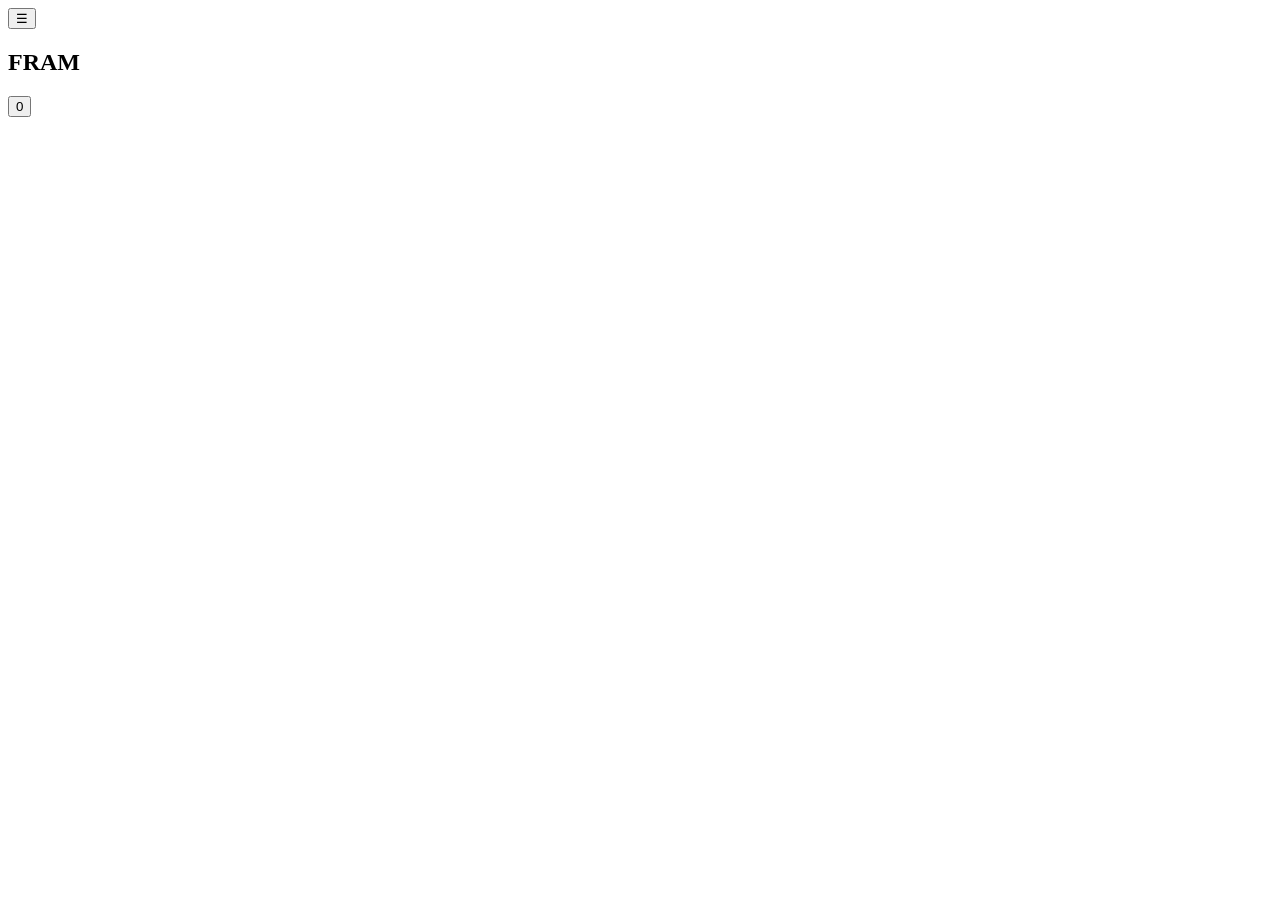
==== index.html @ 149e4213 "created starter html structure" ====
<!DOCTYPE html>
<html lang="en">
<head>
    <meta charset="UTF-8">
    <meta name="viewport" content="width=device-width, initial-scale=1.0">
    <title>Sustainable Food Delivery</title>
</head>
<body>
    <header>
        <nav class="navbar">
            <button class="menu-button">
                ☰
            </button>
            <h1 class="logo">
                FRAM
            </h1>
            <button class="cart-button">
                0
            </button>
        </nav>
    </header>
    <main>
        <section class="hero-section">
        </section>
        <section class="info-cards">
        </section>
        <section class="how-it-works">
        </section>
        <section class="popular-produce">
        </section>
    </main>
    <footer>
    </footer>
    <script src="script.js"></script>
</body>
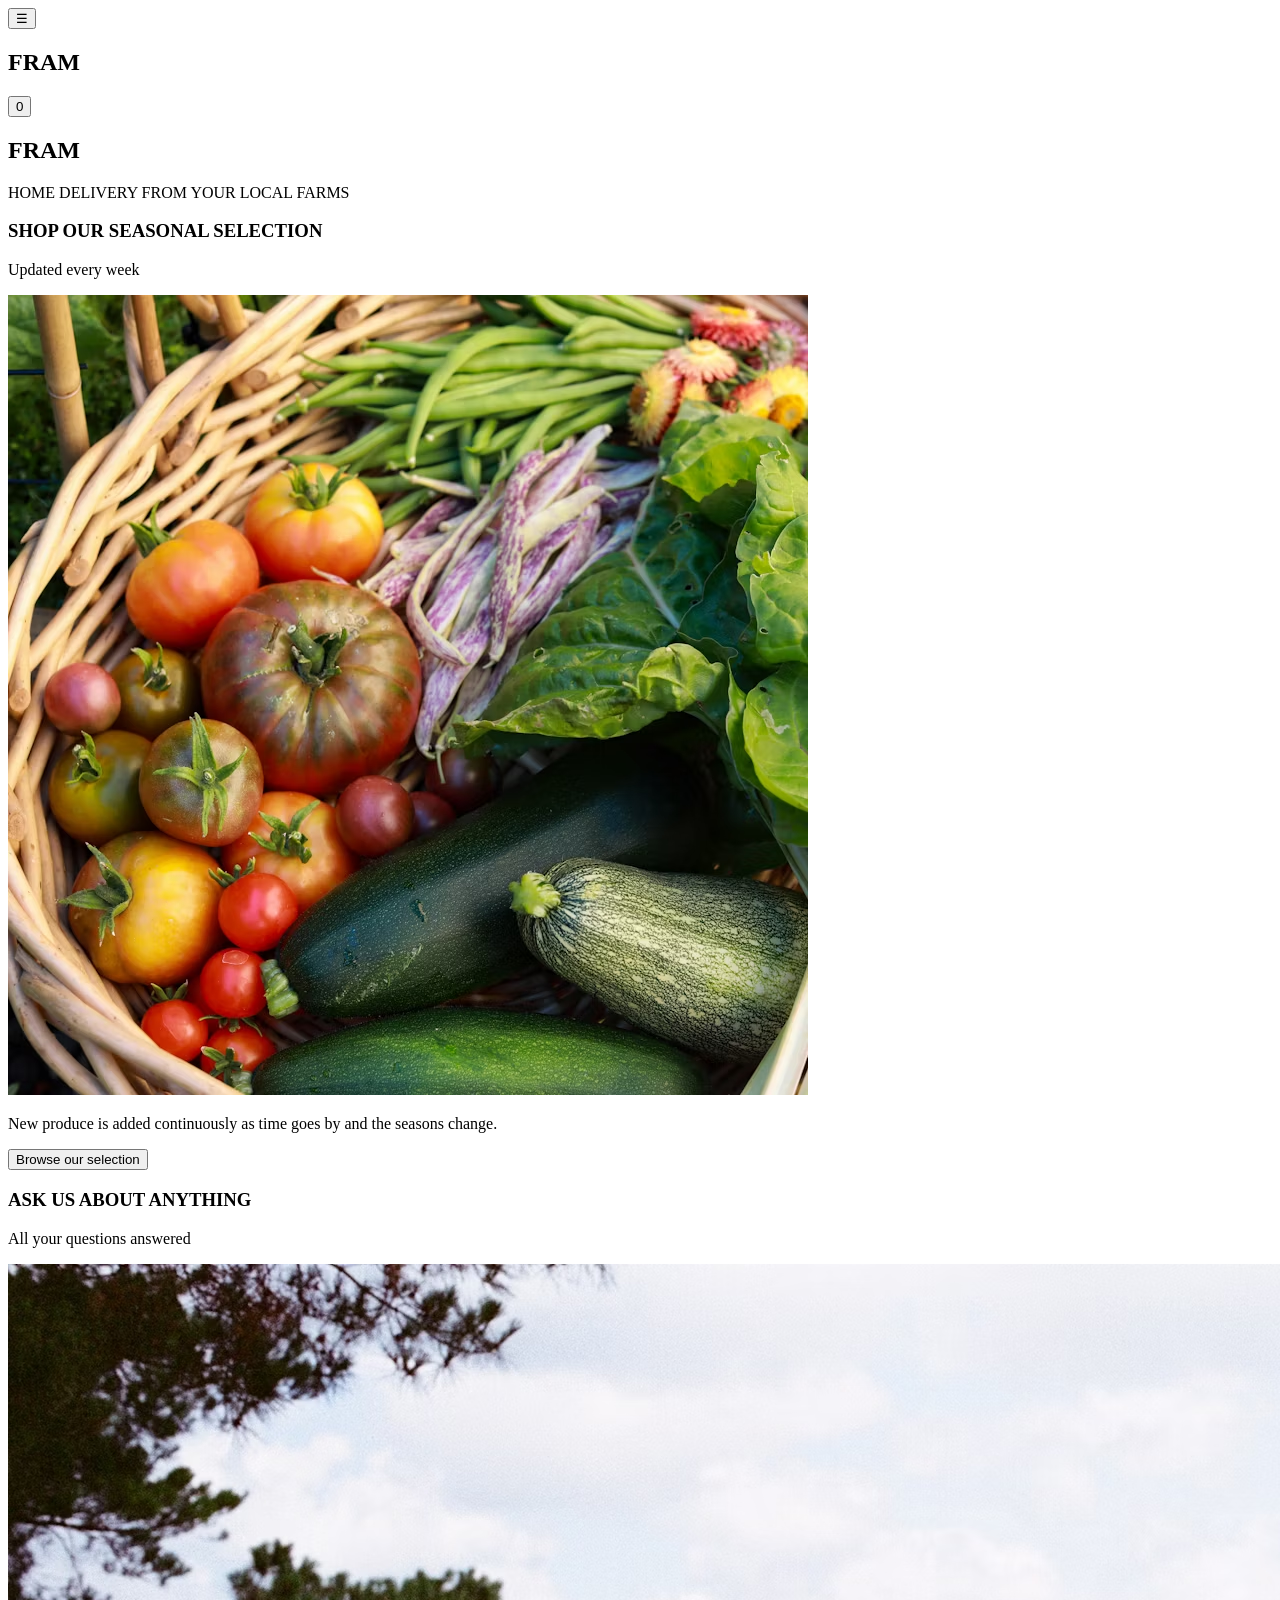
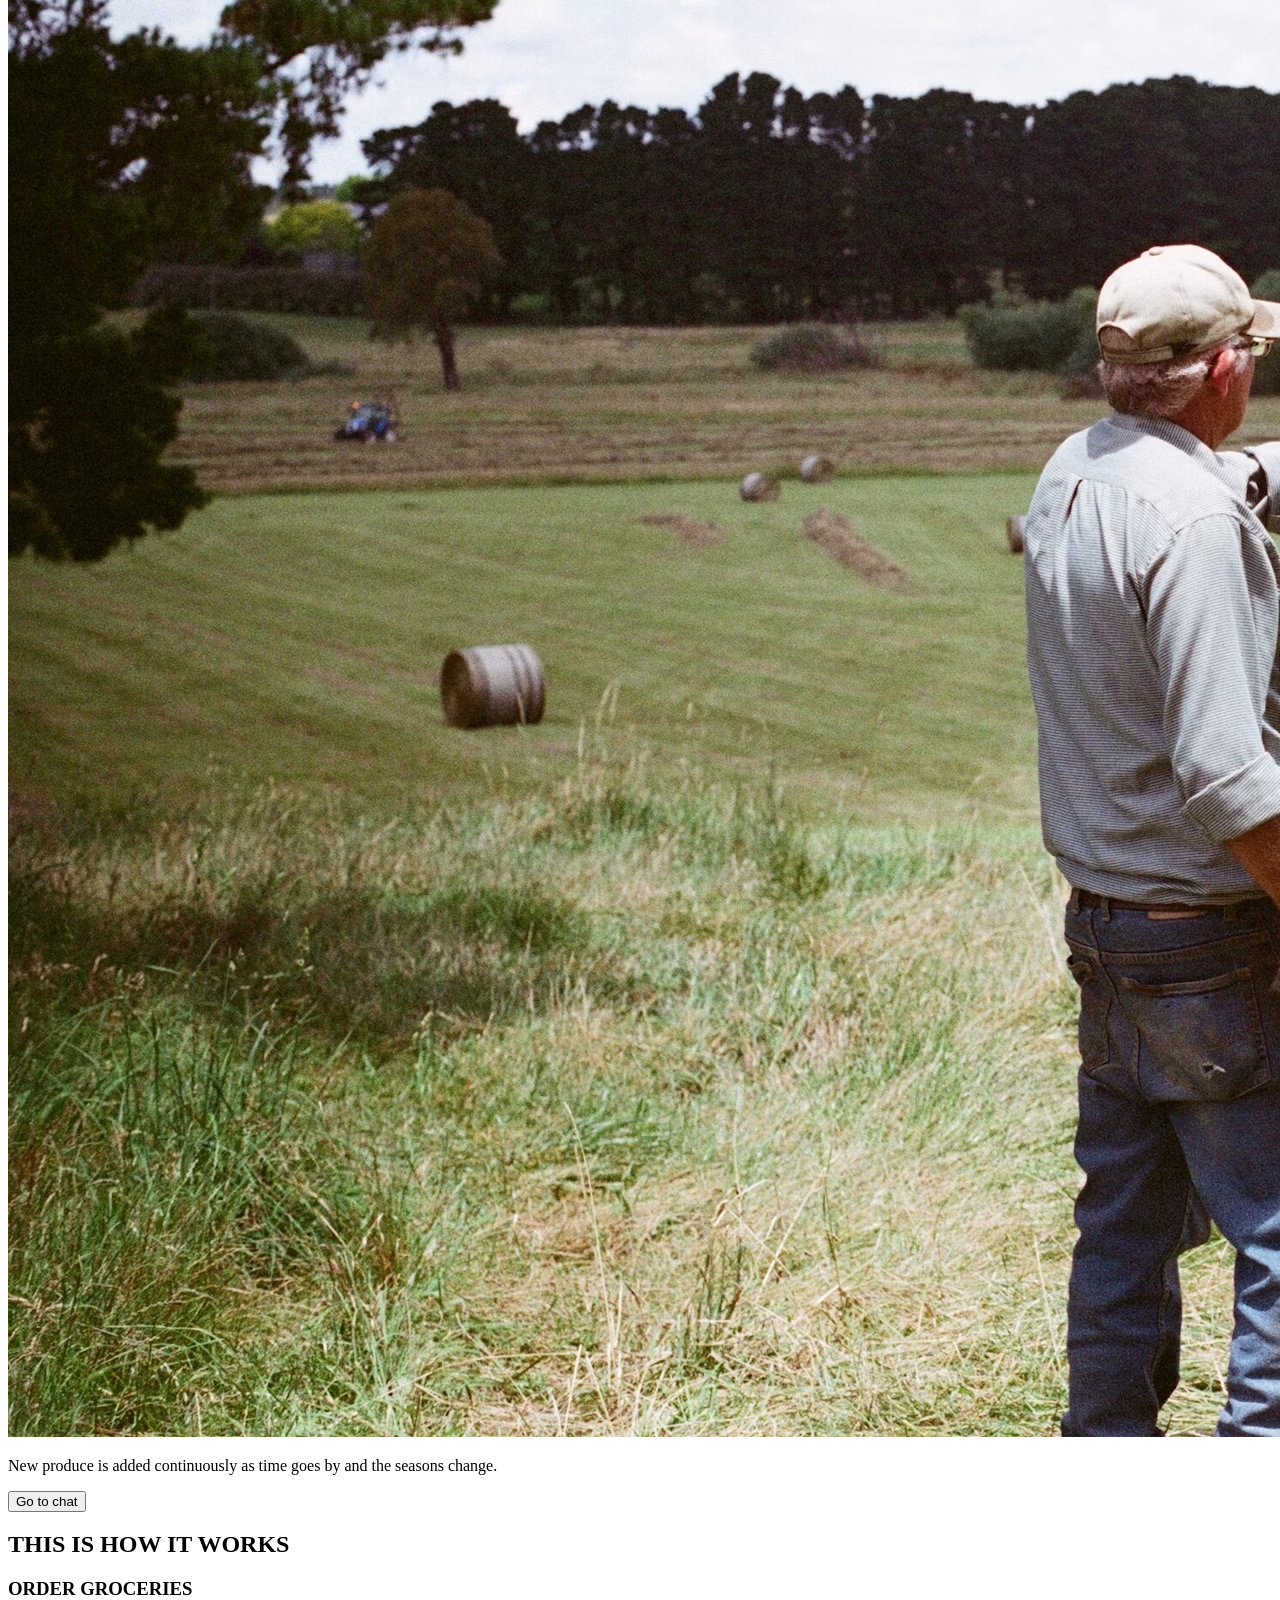
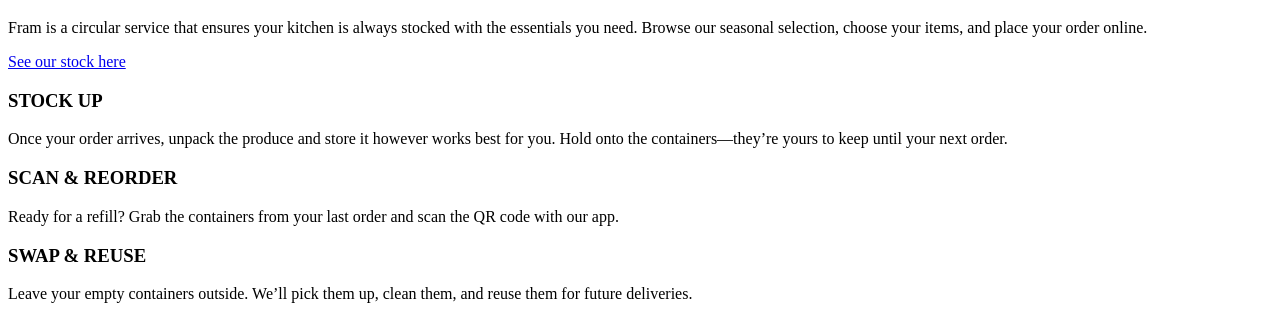
==== commit 1040d500: "Added color variables, connected correct fonts, set up css for landing page" ====
--- a/index.html
+++ b/index.html
@@ -4,6 +4,9 @@
     <meta charset="UTF-8">
     <meta name="viewport" content="width=device-width, initial-scale=1.0">
     <title>Sustainable Food Delivery</title>
+    <link rel="preconnect" href="https://fonts.googleapis.com">
+    <link rel="preconnect" href="https://fonts.gstatic.com" crossorigin>
+    <link href="https://fonts.googleapis.com/css2?family=Arimo:wght@400;700&family=Frank+Ruhl+Libre:wght@300;400&display=swap" rel="stylesheet">
 </head>
 <body>
     <header>
@@ -21,10 +24,93 @@
     </header>
     <main>
         <section class="hero-section">
+            <div class="hero-content">
+                <h2 class="hero-title">
+                    FRAM
+                </h2>
+                <div class="hero-line">
+                </div>
+                <p class="hero-subtitle">
+                    HOME DELIVERY FROM
+                    YOUR LOCAL FARMS
+                </p>
+            </div>
         </section>
         <section class="info-cards">
+            <div class="info-card">
+                <h3>
+                    SHOP OUR SEASONAL SELECTION
+                </h3>
+                <p>
+                    Updated every week
+                </p>
+                <img src="images/vegetables.png" alt="Fresh vegetables in a woven basket">
+                <p>
+                    New produce is added continuously as time goes by and the seasons change.
+                </p>
+                <button>
+                    Browse our selection
+                </button>
+            </div>
+            <div class="info-card">
+                <h3>
+                    ASK US ABOUT ANYTHING
+                </h3>
+                <p>
+                    All your questions answered
+                </p>
+                <img src="images/farmer.png" alt="Farmer in a field pointing to the distance">
+                <p>
+                    New produce is added continuously as time goes by and the seasons change.
+                </p>
+                <button>
+                    Go to chat
+                </button>
+            </div>
         </section>
         <section class="how-it-works">
+            <div class="how-it-works-title">
+                <h2>
+                    THIS IS HOW IT WORKS
+                </h2>
+            </div>
+            <div class="steps-container">
+                <div class="step">
+                    <h3>
+                        ORDER GROCERIES
+                    </h3>
+                    <p>
+                        Fram is a circular service that ensures your kitchen is always stocked with the essentials you need. Browse our seasonal selection, choose your items, and place your order online.
+                    </p>
+                    <a href="products.html">
+                        See our stock here
+                    </a>
+                </div>
+                <div class="step">
+                    <h3>
+                        STOCK UP
+                    </h3>
+                    <p>
+                        Once your order arrives, unpack the produce and store it however works best for you. Hold onto the containers—they’re yours to keep until your next order.  
+                    </p>
+                </div>
+                <div class="step">
+                    <h3>
+                        SCAN & REORDER
+                    </h3>
+                    <p>
+                        Ready for a refill? Grab the containers from your last order and scan the QR code with our app.
+                    </p>
+                </div>
+                <div class="step">
+                    <h3>
+                        SWAP & REUSE
+                    </h3>
+                    <p>
+                        Leave your empty containers outside. We’ll pick them up, clean them, and reuse them for future deliveries.
+                    </p>
+                </div>
+            </div>
         </section>
         <section class="popular-produce">
         </section>
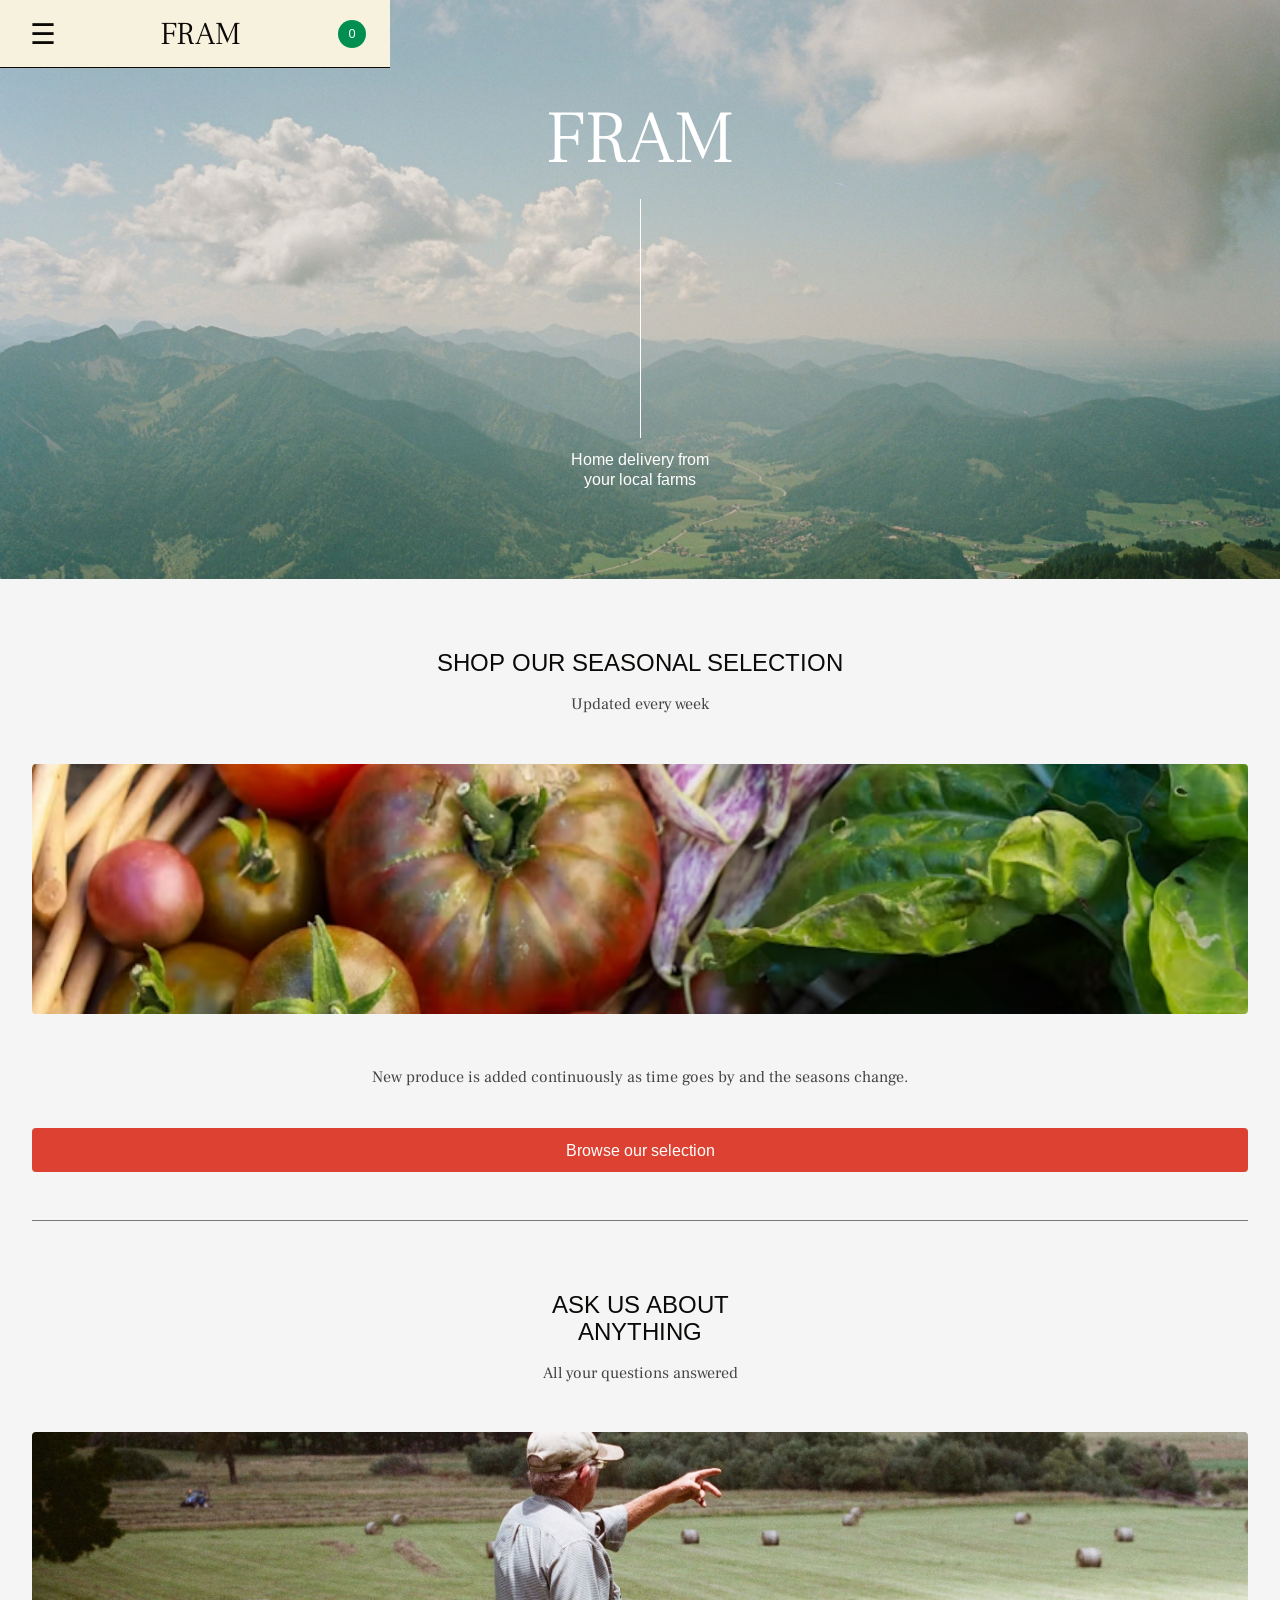
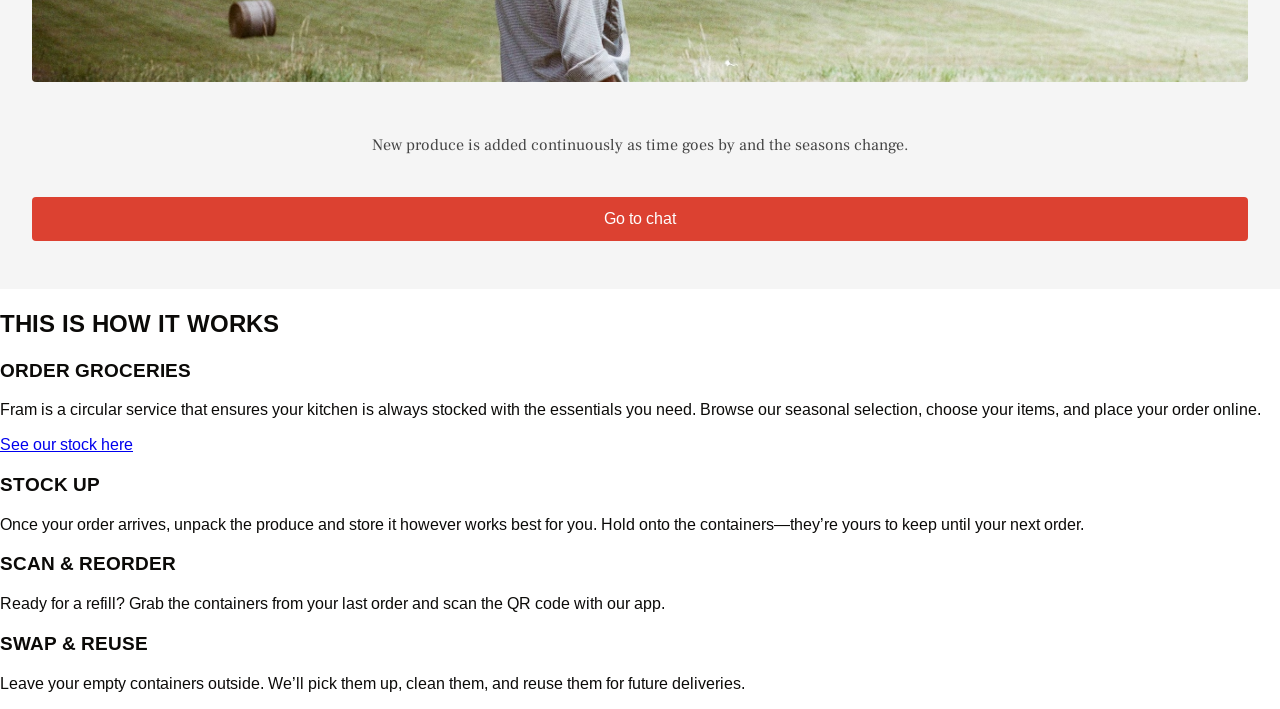
==== commit 8659f858: "Recreated hero section and infromation section with images, buttons, fonts and dividers" ====
--- a/index.html
+++ b/index.html
@@ -4,6 +4,10 @@
     <meta charset="UTF-8">
     <meta name="viewport" content="width=device-width, initial-scale=1.0">
     <title>Sustainable Food Delivery</title>
+    <link rel="stylesheet" href="style.css">
+    <link rel="preconnect" href="https://fonts.googleapis.com">
+    <link rel="preconnect" href="https://fonts.gstatic.com" crossorigin>
+    <link href="https://fonts.googleapis.com/css2?family=Arimo:wght@400;700&family=Frank+Ruhl+Libre:wght@300;400&display=swap" rel="stylesheet">
     <link rel="preconnect" href="https://fonts.googleapis.com">
     <link rel="preconnect" href="https://fonts.gstatic.com" crossorigin>
     <link href="https://fonts.googleapis.com/css2?family=Arimo:wght@400;700&family=Frank+Ruhl+Libre:wght@300;400&display=swap" rel="stylesheet">
@@ -24,15 +28,15 @@
     </header>
     <main>
         <section class="hero-section">
-            <div class="hero-content">
-                <h2 class="hero-title">
+            <div class="hero-overlay">
+                <h2 class="hero-logo">
                     FRAM
                 </h2>
-                <div class="hero-line">
-                </div>
-                <p class="hero-subtitle">
-                    HOME DELIVERY FROM
-                    YOUR LOCAL FARMS
+                <div class="hero-line"></div>
+                <p class="hero-text">
+                    Home delivery from
+                    <br>
+                    your local farms
                 </p>
             </div>
         </section>
@@ -44,26 +48,29 @@
                 <p>
                     Updated every week
                 </p>
-                <img src="images/vegetables.png" alt="Fresh vegetables in a woven basket">
+                <img class="info-image" src="images/vegetables.png" alt="Fresh vegetables in a woven basket">
                 <p>
                     New produce is added continuously as time goes by and the seasons change.
                 </p>
-                <button>
+                <button class="primary-button">
                     Browse our selection
                 </button>
             </div>
+            <div class="info-divider"></div>
             <div class="info-card">
                 <h3>
-                    ASK US ABOUT ANYTHING
+                    ASK US ABOUT
+                    <br>
+                    ANYTHING
                 </h3>
                 <p>
                     All your questions answered
                 </p>
-                <img src="images/farmer.png" alt="Farmer in a field pointing to the distance">
+                <img class="info-image" src="images/farmer.png" alt="Farmer in a field pointing to the distance">
                 <p>
                     New produce is added continuously as time goes by and the seasons change.
                 </p>
-                <button>
+                <button class="primary-button">
                     Go to chat
                 </button>
             </div>
--- a/style.css
+++ b/style.css
@@ -0,0 +1,228 @@
+:root {
+    --primary-bg: #F7F2DE;
+    --text-color: #0B0A08;
+    --secondary-text: #FFFFFF;
+
+    --red-button: #DC4131;
+    --red-hover: #AE2E21;
+
+    --light-blue: #E1EAF0;
+    --green: #008F51;
+}
+
+*,
+*::after,
+*::before {
+box-sizing: border-box;
+}
+
+body {
+    font-family: "Arimo", sans-serif;
+    color: var(--text-color);
+
+    margin: 0;
+    padding: 0;
+
+    overflow-x: hidden;
+}
+
+button {
+    transition: 0.3s ease;
+}
+
+.navbar {
+    display: flex;
+    justify-content: space-between;
+    align-items: center;
+
+    padding: 1rem 1.5rem;
+
+    background-color: var(--primary-bg);
+
+    position: fixed;
+    top: 0;
+    left: 0;
+    right: 0;
+
+    width: 390px;
+    height: 68px;
+
+    z-index: 1000;
+
+    border-bottom: 1px solid var(--text-color);
+}
+
+.menu-button {
+    border: none;
+    background: none;
+
+    font-size: 1.8rem;
+
+    color: var(--text-color);
+
+    cursor: pointer;
+
+    transition: 0.3s ease;
+}
+
+.menu-button:hover {
+    opacity: 0.4;
+}
+
+.logo {
+    font-family: "Frank Ruhl Libre", serif;
+    font-weight: 300;
+
+    font-size: 2rem;
+}
+
+.cart-button {
+    border: none;
+
+    font-size: 0.8rem;
+
+    width: 28px;
+    height: 28px;
+
+    border-radius: 50%;
+
+    background-color: var(--green);
+    color: white;
+
+    cursor: pointer;
+}
+
+.cart-button:hover {
+    opacity: 0.8;
+}
+
+.hero-section {
+    height: 579px;
+
+    background-image: url("./images/hero-image.png");
+    background-size: cover;
+    background-position: center;
+    background-repeat: no-repeat;
+
+    position: relative;
+}
+
+.hero-overlay {
+    width: 100%;
+    height: 100%;
+
+    display: flex;
+    flex-direction: column;
+    justify-content: center;
+    align-items: center;
+
+    text-align: center;
+}
+
+.hero-logo {
+    font-family: "Frank Ruhl Libre", serif;
+    font-size: 75px;
+    font-weight: 300;
+
+    color: white;
+
+    margin: 0;
+}
+
+.hero-line {
+    width: 1px;
+    height: 239px;
+
+    background-color: white;
+
+    margin: 12px 0;
+}
+
+.hero-text {
+    font-family: "Arimo", sans-serif;
+    font-size: 16px;
+    font-weight: 400;
+
+    color: white;
+
+    text-align: center;
+
+    line-height: 1.2;
+
+    margin: 0;
+}
+
+/* Information section */
+
+.info-cards {
+    background-color: #f5f5f5;
+}
+
+.info-card {
+    padding: 48px 32px;
+    text-align: center;
+}
+
+.info-card h3 {
+    font-family: "Arimo", sans-serif;
+    font-size: 24px;
+    font-weight: 400;
+
+    text-transform: uppercase;
+
+    line-height: 1.1;
+
+    margin-bottom: 12px;
+}
+
+.info-card p {
+    font-family: "Frank Ruhl Libre", serif;
+    font-size: 16px;
+
+    color: #444;
+
+    line-height: 1.4;
+}
+
+.info-image {
+    width: 100%;
+    height: 250px;
+
+    object-fit: cover;
+
+    border-radius: 4px;
+
+    margin: 32px 0;
+}
+
+.primary-button {
+    width: 100%;
+    height: 44px;
+
+    background-color: #dc4131;
+
+    border: none;
+    border-radius: 4px;
+
+    color: white;
+
+    font-family: "Arimo", sans-serif;
+    font-size: 16px;
+
+    cursor: pointer;
+
+    margin-top: 24px;
+}
+
+.primary-button:hover {
+    background-color: #ae2e21;
+}
+
+.info-divider {
+    width: calc(100% - 64px);
+    height: 1px;
+
+    background-color: #777;
+
+    margin: 0 auto;
+}
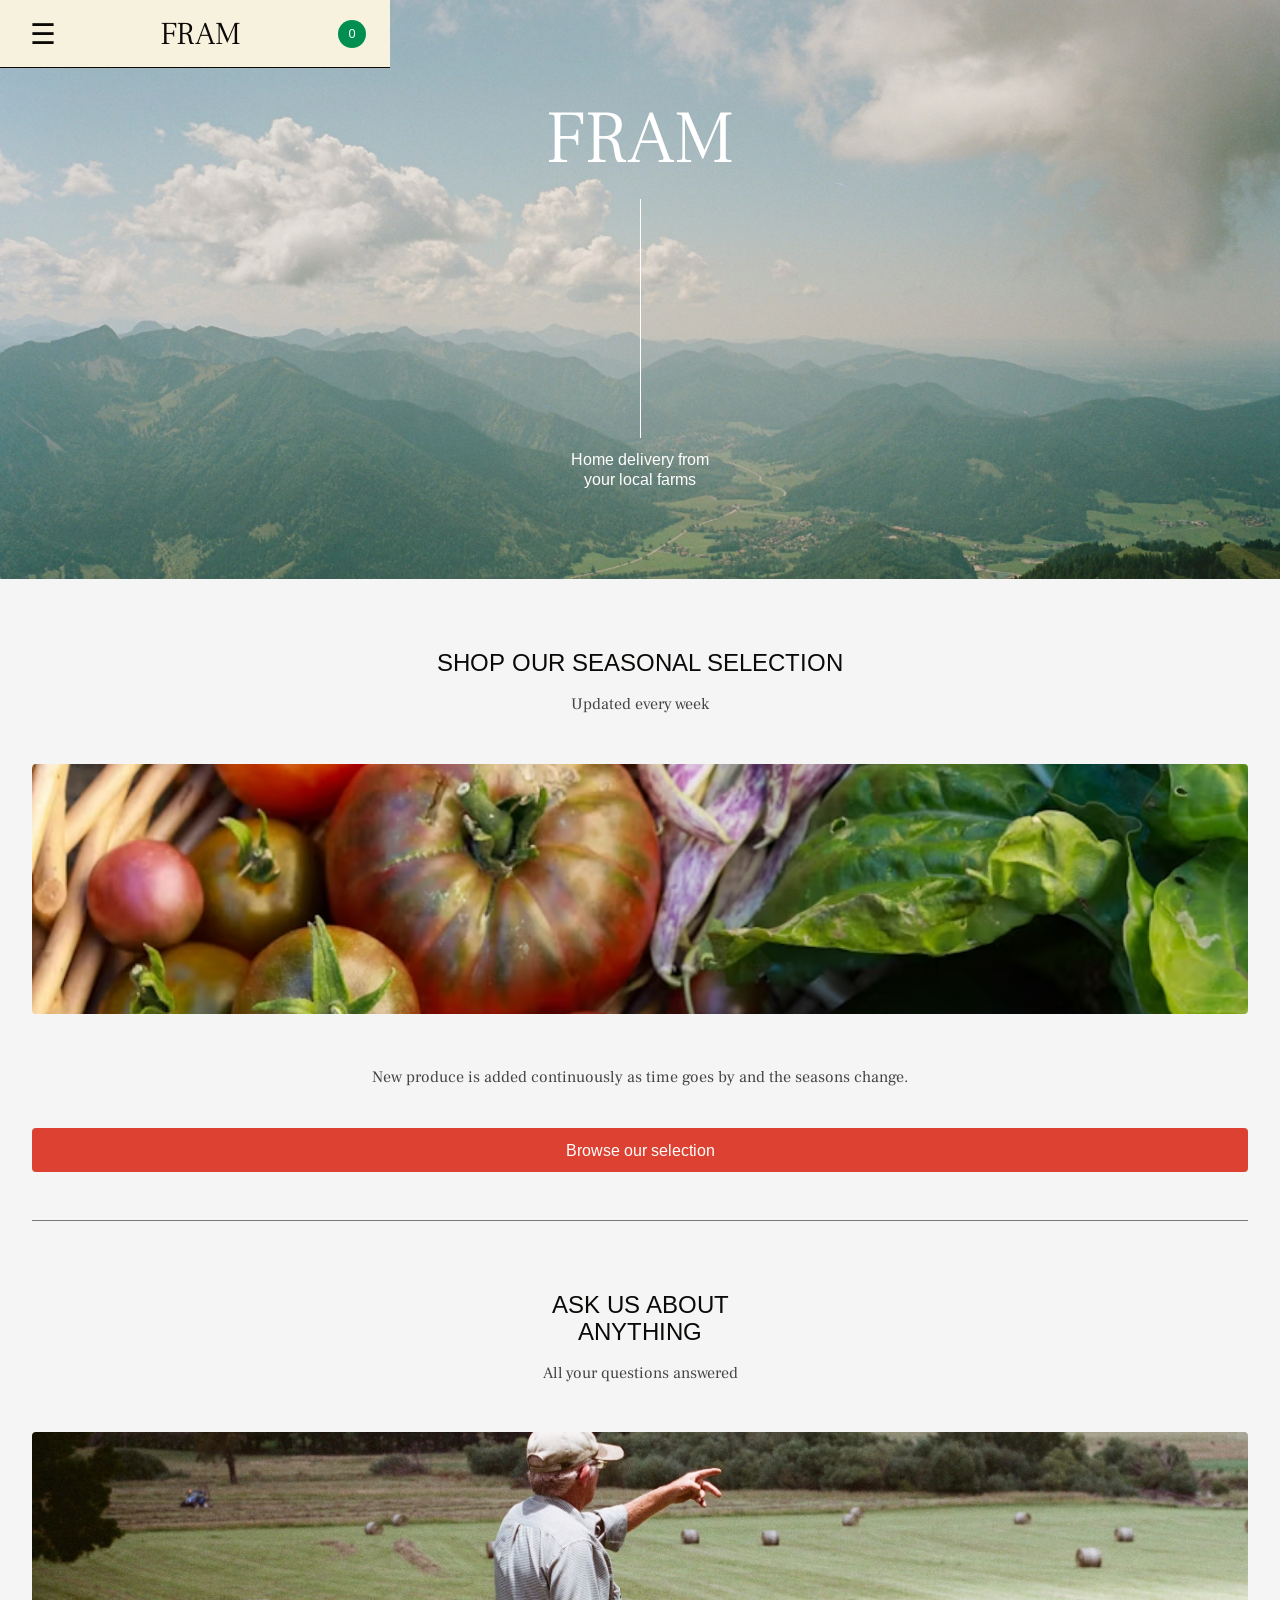
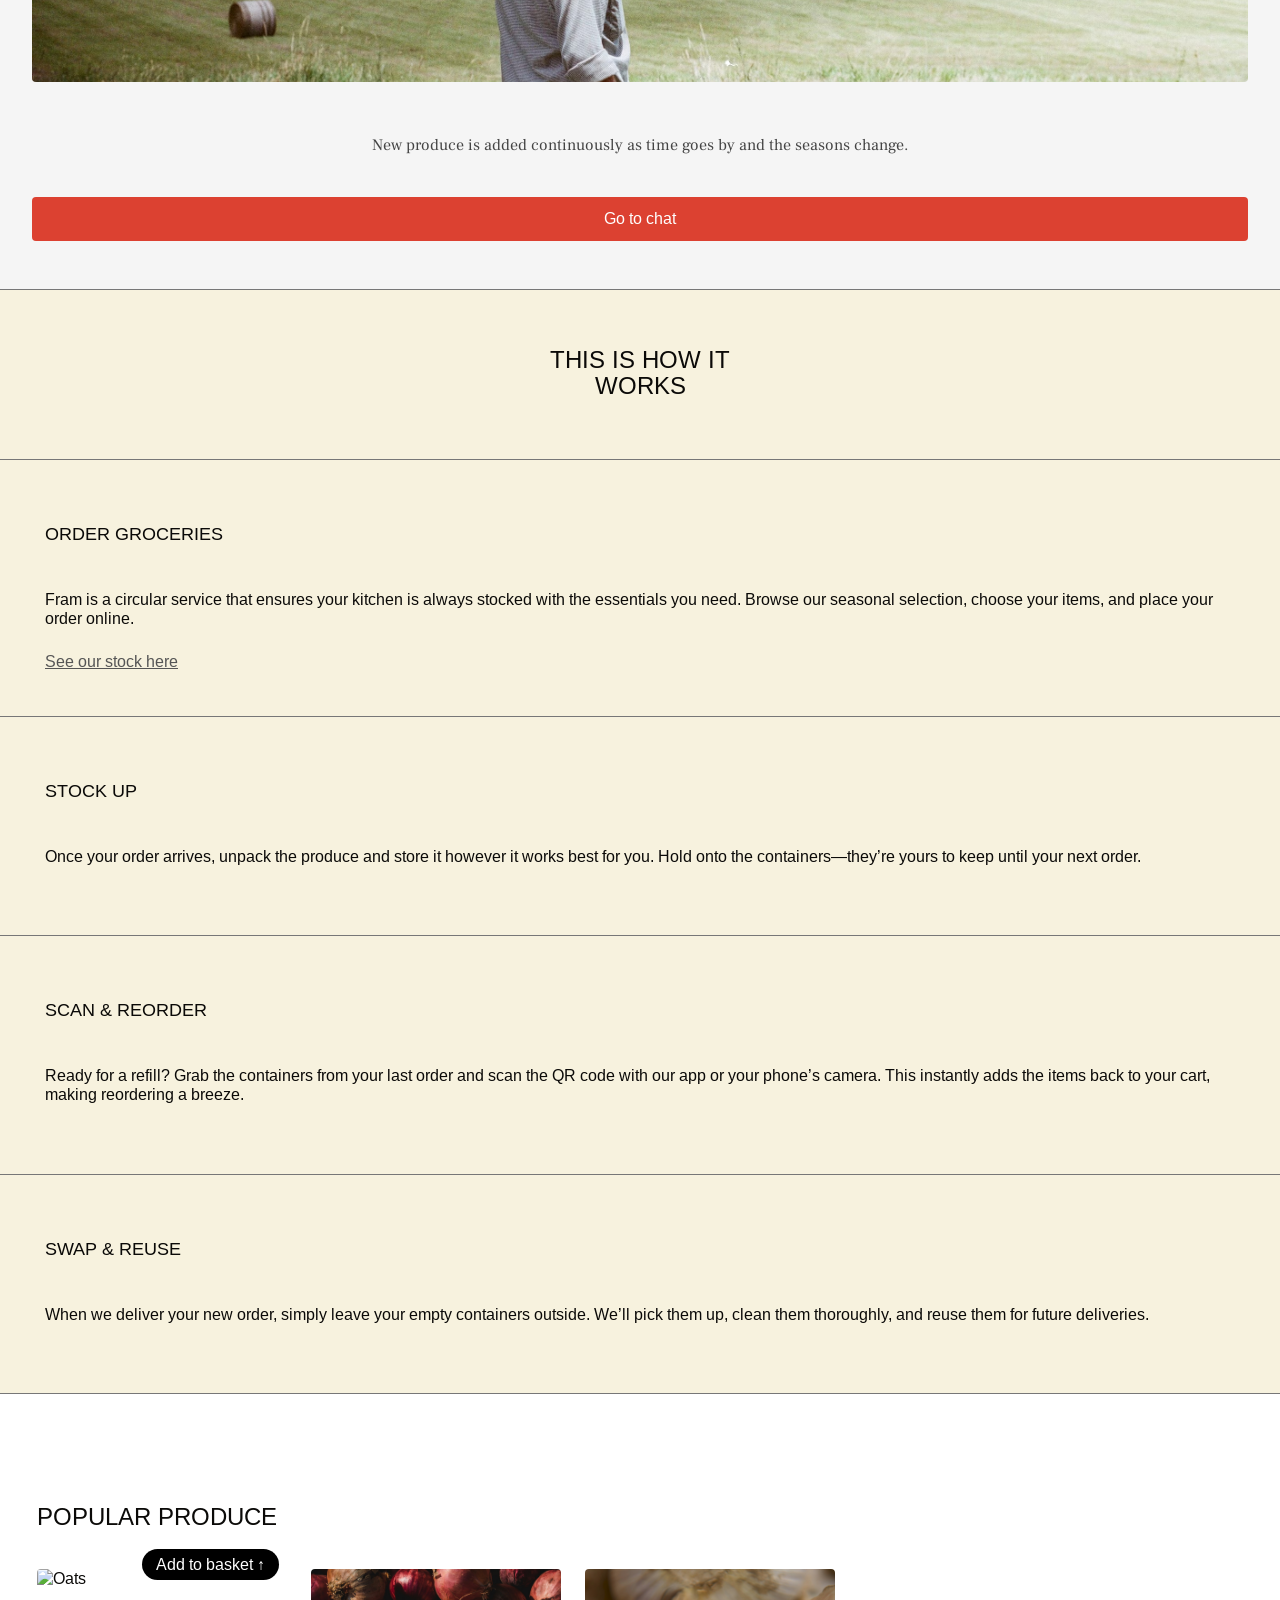
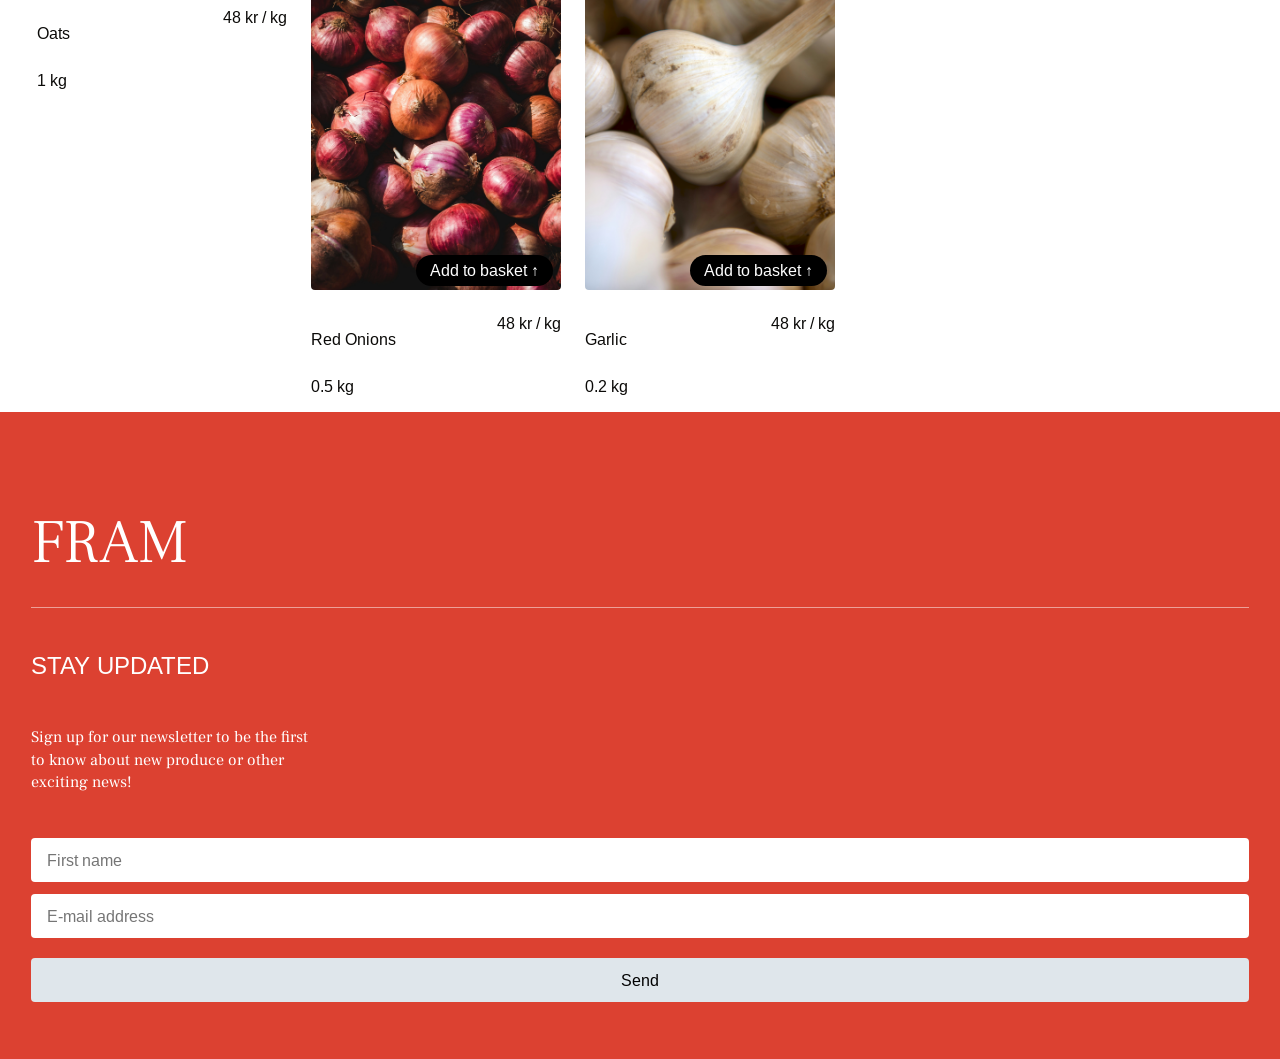
==== commit 7cdbae42: "added all final sections from the landing page, using mobile first" ====
--- a/index.html
+++ b/index.html
@@ -76,53 +76,102 @@
             </div>
         </section>
         <section class="how-it-works">
-            <div class="how-it-works-title">
+            <div class="how-header">
                 <h2>
-                    THIS IS HOW IT WORKS
+                    THIS IS HOW IT 
+                    <br>
+                    WORKS  
                 </h2>
             </div>
-            <div class="steps-container">
-                <div class="step">
-                    <h3>
-                        ORDER GROCERIES
-                    </h3>
-                    <p>
-                        Fram is a circular service that ensures your kitchen is always stocked with the essentials you need. Browse our seasonal selection, choose your items, and place your order online.
-                    </p>
-                    <a href="products.html">
-                        See our stock here
-                    </a>
-                </div>
-                <div class="step">
-                    <h3>
-                        STOCK UP
-                    </h3>
-                    <p>
-                        Once your order arrives, unpack the produce and store it however works best for you. Hold onto the containers—they’re yours to keep until your next order.  
-                    </p>
-                </div>
-                <div class="step">
-                    <h3>
-                        SCAN & REORDER
-                    </h3>
-                    <p>
-                        Ready for a refill? Grab the containers from your last order and scan the QR code with our app.
-                    </p>
-                </div>
-                <div class="step">
-                    <h3>
-                        SWAP & REUSE
-                    </h3>
-                    <p>
-                        Leave your empty containers outside. We’ll pick them up, clean them, and reuse them for future deliveries.
-                    </p>
-                </div>
+            <div class="how-step">
+                <h3>ORDER GROCERIES</h3>
+                <p>
+                    Fram is a circular service that ensures your kitchen is always stocked with the essentials you need. Browse our seasonal selection, choose your items, and place your order online.
+                </p>
+                <a href="#">See our stock here</a>
+            </div>
+            <div class="how-step">
+                <h3>STOCK UP</h3>
+                <p>
+                    Once your order arrives, unpack the produce and store it however it works best for you. Hold onto the containers—they’re yours to keep until your next order.
+                </p>
+            </div>
+            <div class="how-step">
+                <h3>SCAN & REORDER</h3>
+                <p>
+                    Ready for a refill? Grab the containers from your last order and scan the QR code with our app or your phone’s camera. This instantly adds the items back to your cart, making reordering a breeze.
+                </p>
+            </div>
+            <div class="how-step">
+                <h3>SWAP & REUSE</h3>
+                <p>
+                    When we deliver your new order, simply leave your empty containers outside. We’ll pick them up, clean them thoroughly, and reuse them for future deliveries.
+                </p>
             </div>
         </section>
         <section class="popular-produce">
+            <h2>POPULAR PRODUCE</h2>
+            <div class="products-row">
+                <article class="product-card">
+                    <div class="product-image-wrapper">
+                        <img src="images/oats.png" alt="Oats">
+                        <button class="basket-button">
+                            Add to basket ↑
+                        </button>
+                    </div>
+                    <div class="product-info">
+                        <h3>Oats</h3>
+                        <span>48 kr / kg</span>
+                    </div>
+                    <p>1 kg</p>
+                </article>
+                <article class="product-card">
+                    <div class="product-image-wrapper">
+                        <img src="images/onions.png" alt="Red onions">
+                        <button class="basket-button">
+                            Add to basket ↑
+                        </button>
+                    </div>
+                    <div class="product-info">
+                        <h3>Red Onions</h3>
+                        <span>48 kr / kg</span>
+                    </div>
+                    <p>0.5 kg</p>
+                </article>
+                <article class="product-card">
+                    <div class="product-image-wrapper">
+                        <img src="images/garlic.png" alt="Garlic">
+                        <button class="basket-button">
+                            Add to basket ↑
+                        </button>
+                    </div>
+                    <div class="product-info">
+                        <h3>Garlic</h3>
+                        <span>48 kr / kg</span>
+                    </div>
+                    <p>0.2 kg</p>
+                </article>
+            </div>
         </section>
     </main>
-    <footer>
+    <footer class="footer">
+        <h2 class="footer-logo">
+            FRAM
+        </h2>
+        <div class="footer-line"></div>
+        <h3 class="footer-title">
+            STAY UPDATED
+        </h3>
+        <p class="footer-text">
+            Sign up for our newsletter to be the first to know about new produce or other exciting news!
+        </p>
+        <form class="newsletter-form">
+            <input type="text" placeholder="First name">
+            <input type="email" placeholder="E-mail address">
+            <button type="submit">
+                Send
+            </button>
+        </form>
     </footer>
     <script src="script.js"></script>
 </body>
--- a/style.css
+++ b/style.css
@@ -152,7 +152,13 @@
     margin: 0;
 }
 
-/* Information section */
+/* 
+
+
+Information section 
+
+
+*/
 
 .info-cards {
     background-color: #f5f5f5;
@@ -225,4 +231,268 @@
     background-color: #777;
 
     margin: 0 auto;
-}+}
+
+/* 
+
+
+How it works section 
+
+
+*/
+
+.how-it-works {
+    background-color: #f7f2de;
+
+    border-top: 1px solid #777;
+    border-bottom: 1px solid #777;
+}
+
+.how-header {
+    height: 170px;
+
+    display: flex;
+    justify-content: center;
+    align-items: center;
+
+    border-bottom: 1px solid #777;
+}
+
+.how-header h2 {
+    font-family: "Arimo", sans-serif;
+    font-size: 24px;
+    font-weight: 400;
+
+    text-transform: uppercase;
+
+    text-align: center;
+
+    line-height: 1.1;
+}
+
+.how-step {
+    min-height: 207px;
+
+    padding: 45px;
+
+    border-bottom: 1px solid #777;
+}
+
+.how-step:last-child {
+    border-bottom: none;
+}
+
+.how-step h3 {
+    font-family: "Arimo", sans-serif;
+    font-size: 18px;
+    font-weight: 400;
+
+    text-transform: uppercase;
+
+    margin-bottom: 45px;
+}
+
+.how-step p {
+    font-family: "Arimo", sans-serif;
+    font-size: 16px;
+
+    line-height: 1.2;
+
+    margin-bottom: 24px;
+}
+
+.how-step a {
+    font-family: "Arimo", sans-serif;
+    font-size: 16px;
+
+    color: #555;
+}
+
+/* 
+
+
+Popular products section 
+
+
+*/
+
+.popular-produce {
+    padding-top: 90px;
+    padding-left: 37px;
+
+    overflow: hidden;
+}
+
+.popular-produce h2 {
+    font-family: "Arimo", sans-serif;
+    font-size: 24px;
+    font-weight: 400;
+
+    text-transform: uppercase;
+
+    margin-bottom: 37px;
+}
+
+.products-row {
+    display: flex;
+    gap: 24px;
+}
+
+.product-card {
+    flex-shrink: 0;
+
+    width: 250px;
+}
+
+.product-card img {
+    width: 250px;
+    height: 321px;
+
+    object-fit: cover;
+
+    border-radius: 4px;
+}
+
+.product-image-wrapper {
+    position: relative;
+}
+
+.basket-button {
+    position: absolute;
+
+    right: 8px;
+    bottom: 8px;
+
+    height: 31px;
+
+    padding: 0 14px;
+
+    border: none;
+    border-radius: 999px;
+
+    background-color: black;
+
+    color: white;
+
+    font-family: "Arimo", sans-serif;
+    font-size: 16px;
+
+    cursor: pointer;
+}
+
+.product-info {
+    display: flex;
+    justify-content: space-between;
+
+    margin-top: 20px;
+}
+
+.product-info h3,
+.product-info span,
+.product-card p {
+    font-family: "Arimo", sans-serif;
+    font-size: 16px;
+    font-weight: 400;
+}
+
+.product-card p {
+    margin-top: 12px;
+}
+
+/* 
+
+
+FOOTER
+
+
+*/
+
+.footer {
+    background-color: #dc4131;
+
+    padding-top: 40px;
+    padding-right: 31px;
+    padding-bottom: 57px;
+    padding-left: 31px;
+}
+
+.footer-logo {
+    font-family: "Frank Ruhl Libre", serif;
+    font-size: 62px;
+    font-weight: 300;
+
+    color: white;
+
+    margin-bottom: 24px;
+}
+
+.footer-line {
+    width: 100%;
+    height: 1px;
+
+    background-color: rgba(255, 255, 255, 0.5);
+
+    margin-bottom: 45px;
+}
+
+.footer-title {
+    font-family: "Arimo", sans-serif;
+    font-size: 24px;
+    font-weight: 400;
+
+    text-transform: uppercase;
+
+    color: white;
+
+    margin-bottom: 45px;
+}
+
+.footer-text {
+    font-family: "Frank Ruhl Libre", serif;
+    font-size: 16px;
+    line-height: 1.4;
+
+    color: white;
+
+    max-width: 279px;
+
+    margin-bottom: 45px;
+}
+
+.newsletter-form {
+    display: flex;
+    flex-direction: column;
+
+    gap: 12px;
+}
+
+.newsletter-form input {
+    width: 100%;
+    height: 44px;
+
+    border: none;
+    border-radius: 4px;
+
+    padding: 0 16px;
+
+    font-family: "Arimo", sans-serif;
+    font-size: 16px;
+}
+
+.newsletter-form button {
+    width: 100%;
+    height: 44px;
+
+    border: none;
+    border-radius: 4px;
+
+    background-color: #dfe6eb;
+
+    font-family: "Arimo", sans-serif;
+    font-size: 16px;
+
+    cursor: pointer;
+
+    margin-top: 8px;
+}
+
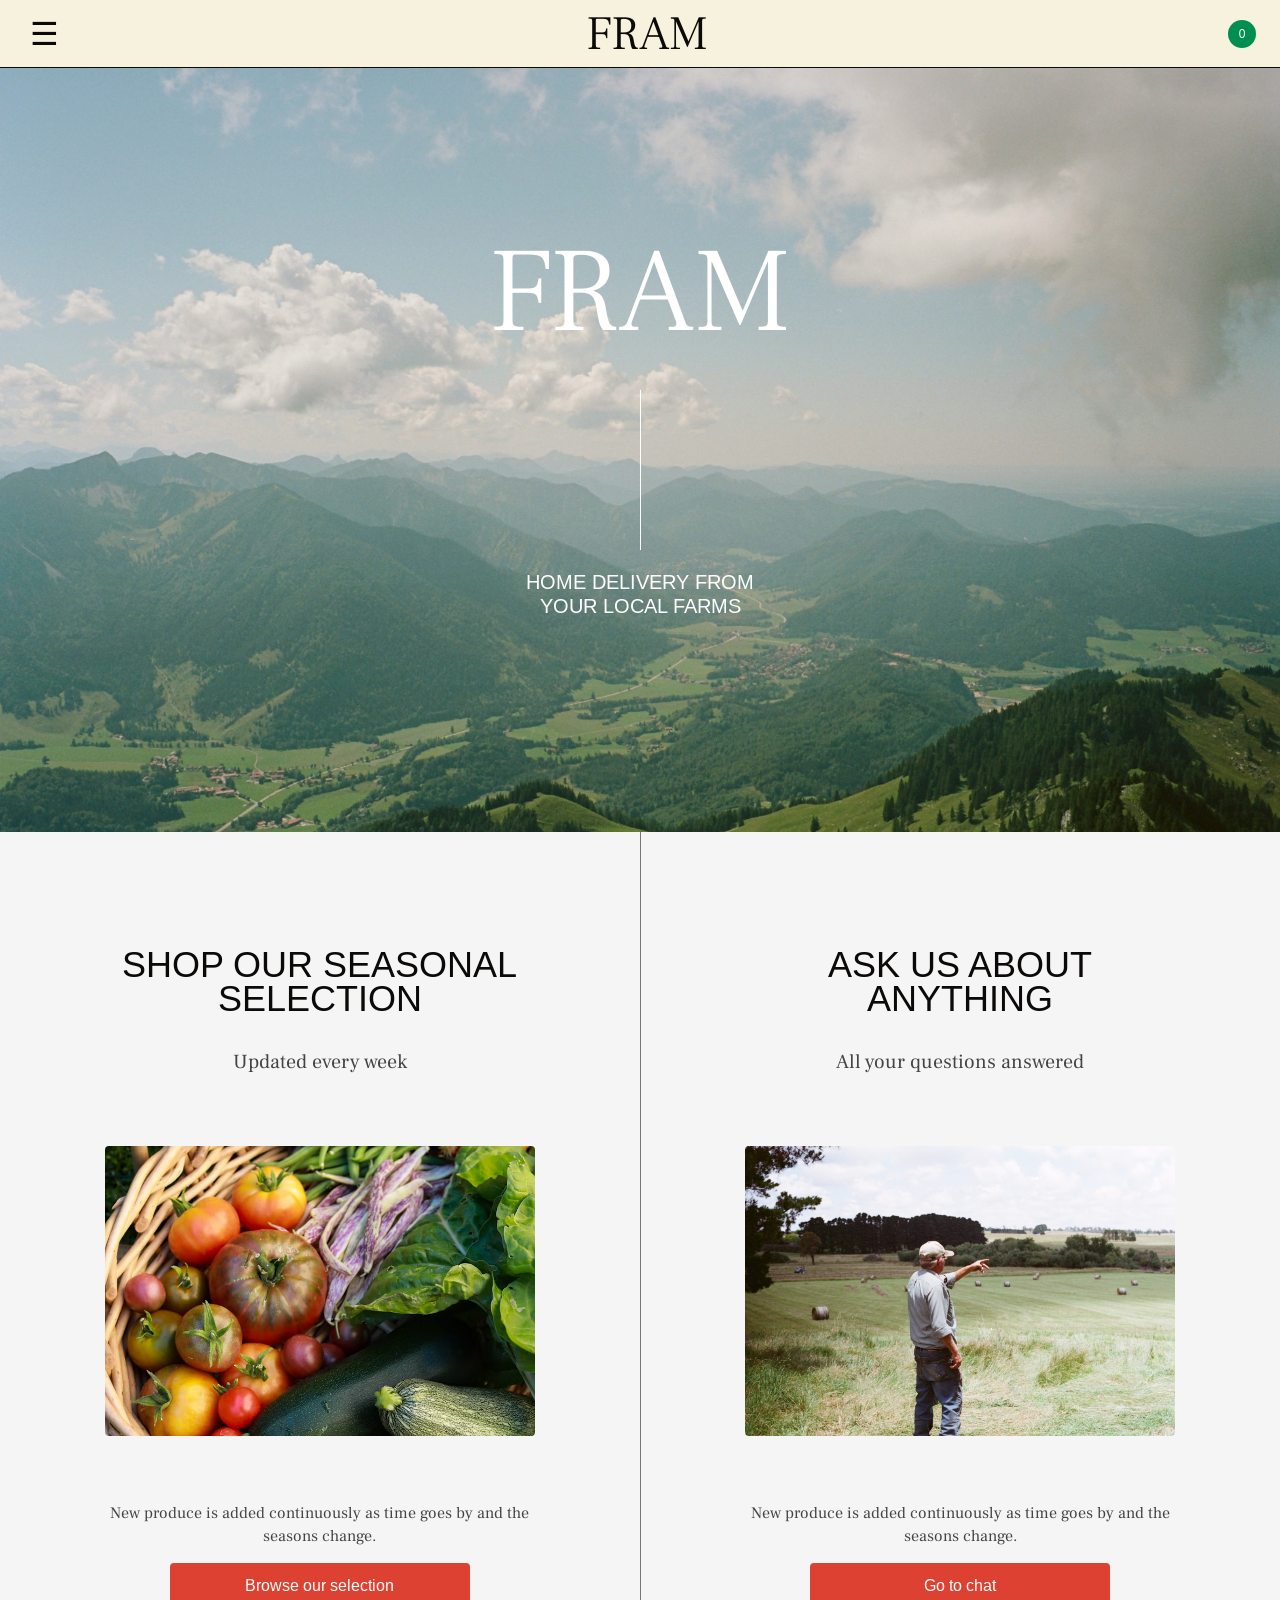
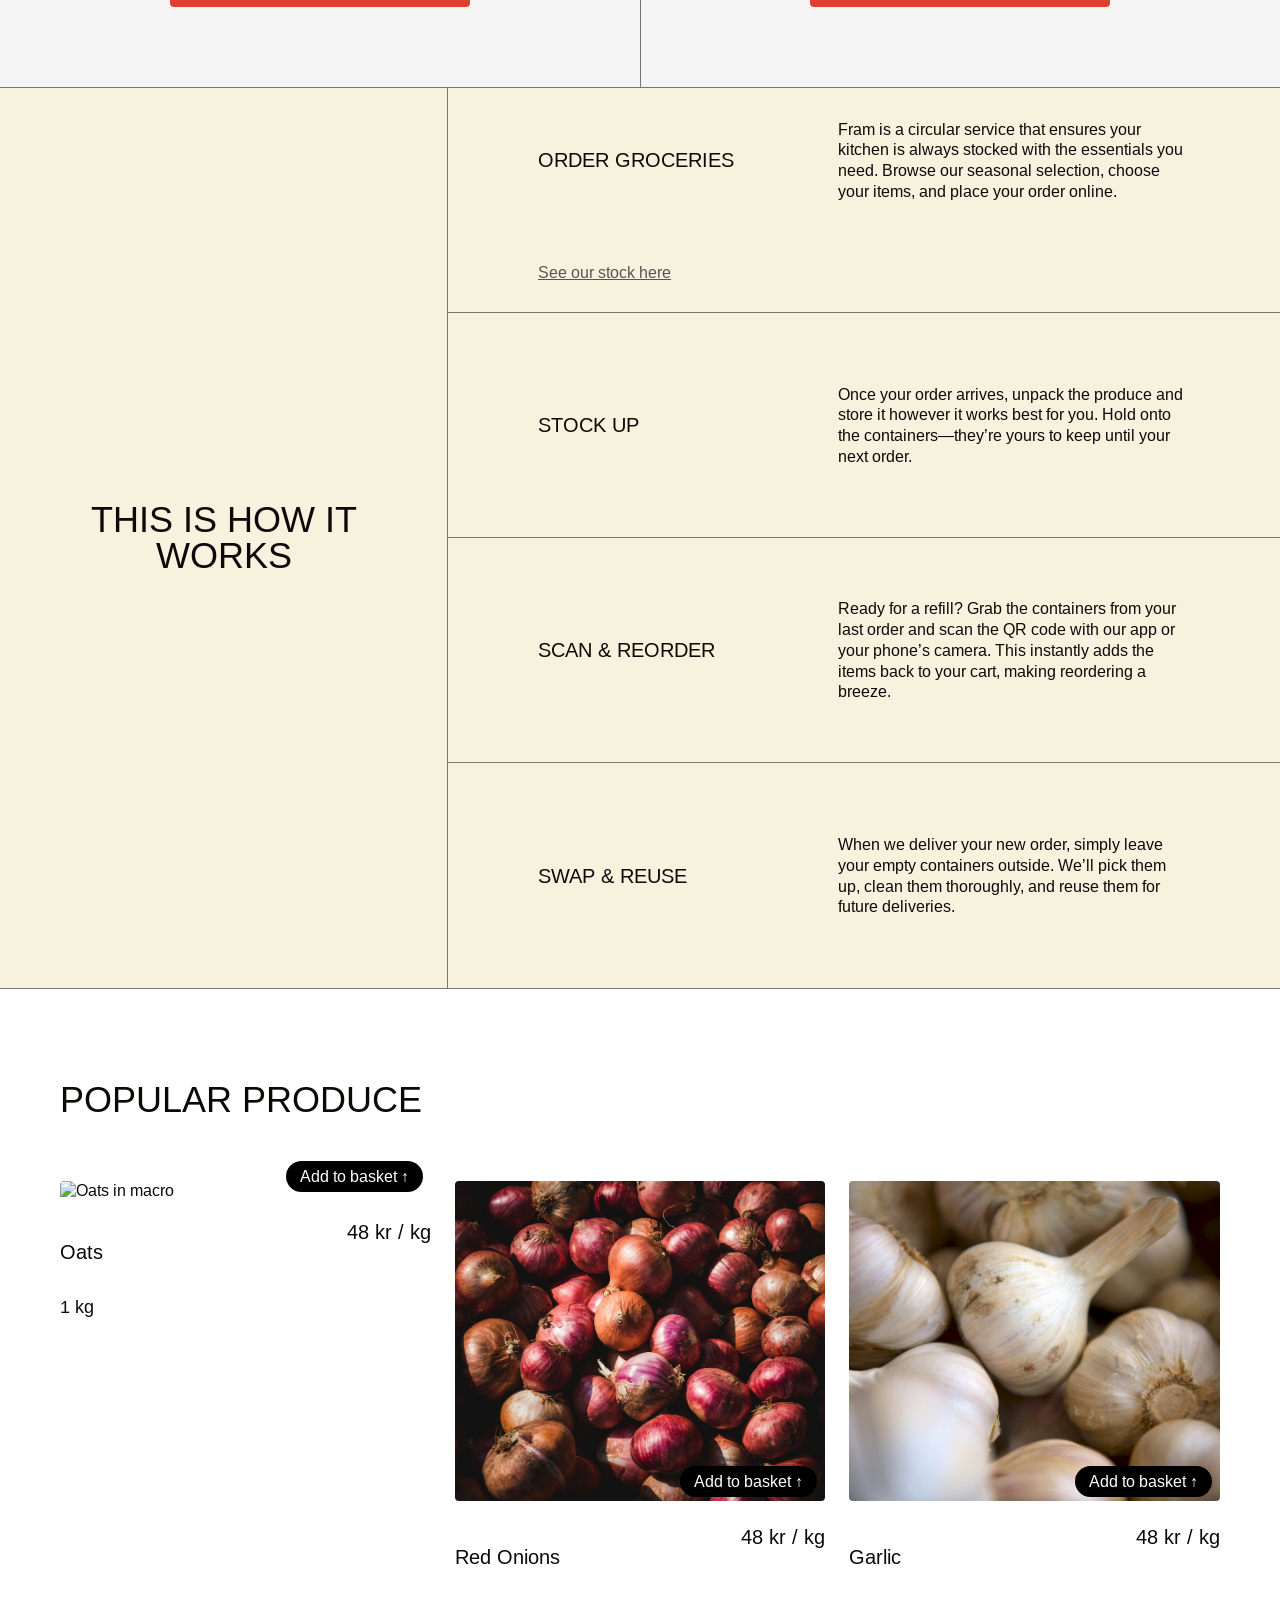
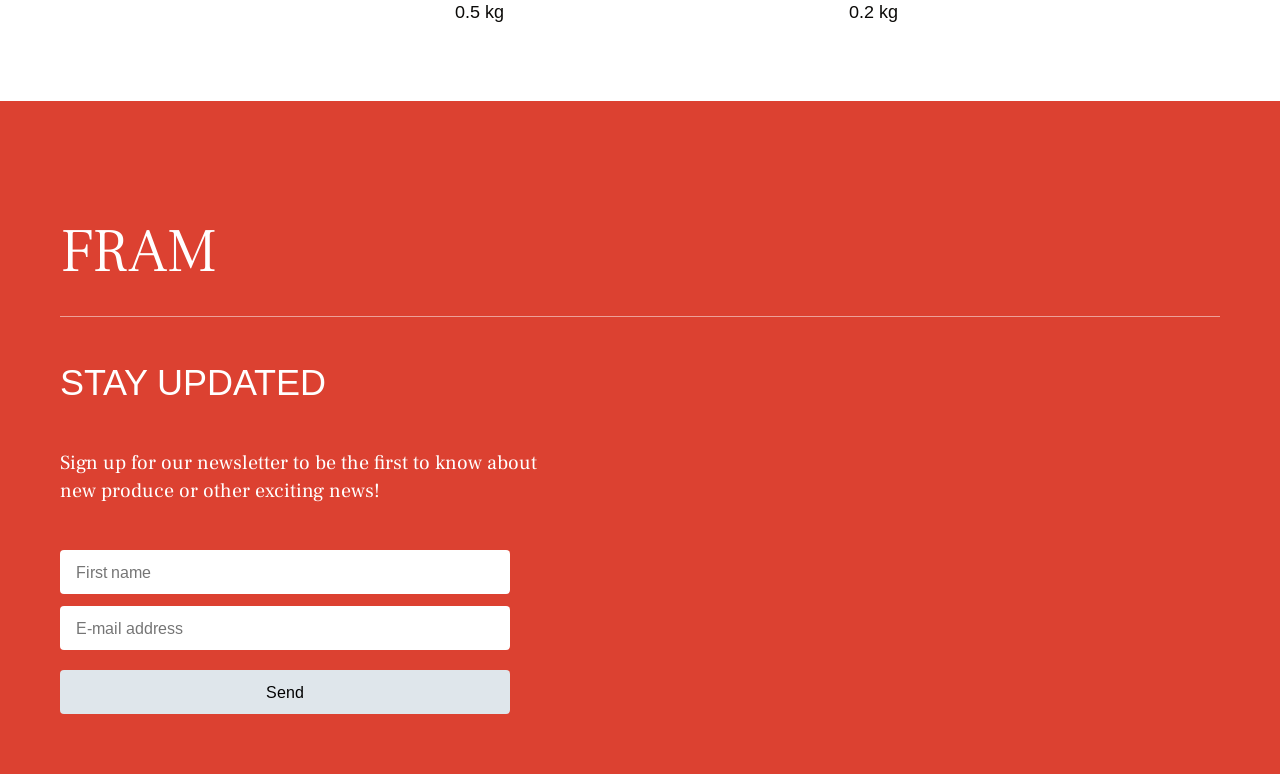
==== commit fab34b39: "Implement chatbot API, help command and newsletter validation" ====
--- a/index.html
+++ b/index.html
@@ -26,6 +26,21 @@
             </button>
         </nav>
     </header>
+    <div class="mobile-menu">
+        <div class="mobile-menu-header">
+            <button class="close-menu-button">
+                ✕
+            </button>
+            <h2 class="mobile-menu-logo">
+                FRAM
+            </h2>
+        </div>
+        <nav class="mobile-menu-links">
+            <a href="index.html">HOME</a>
+            <a href="products.html">PRODUCTS</a>
+            <a href="chatbot.html">CHAT</a>
+        </nav>
+    </div>
     <main>
         <section class="hero-section">
             <div class="hero-overlay">
@@ -52,7 +67,7 @@
                 <p>
                     New produce is added continuously as time goes by and the seasons change.
                 </p>
-                <button class="primary-button">
+                <button class="primary-button" onclick="window.location.href='products.html'">
                     Browse our selection
                 </button>
             </div>
@@ -70,7 +85,7 @@
                 <p>
                     New produce is added continuously as time goes by and the seasons change.
                 </p>
-                <button class="primary-button">
+                <button class="primary-button" onclick="window.location.href='chatbot.html'">
                     Go to chat
                 </button>
             </div>
@@ -83,30 +98,32 @@
                     WORKS  
                 </h2>
             </div>
-            <div class="how-step">
-                <h3>ORDER GROCERIES</h3>
-                <p>
-                    Fram is a circular service that ensures your kitchen is always stocked with the essentials you need. Browse our seasonal selection, choose your items, and place your order online.
-                </p>
-                <a href="#">See our stock here</a>
-            </div>
-            <div class="how-step">
-                <h3>STOCK UP</h3>
-                <p>
-                    Once your order arrives, unpack the produce and store it however it works best for you. Hold onto the containers—they’re yours to keep until your next order.
-                </p>
-            </div>
-            <div class="how-step">
-                <h3>SCAN & REORDER</h3>
-                <p>
-                    Ready for a refill? Grab the containers from your last order and scan the QR code with our app or your phone’s camera. This instantly adds the items back to your cart, making reordering a breeze.
-                </p>
-            </div>
-            <div class="how-step">
-                <h3>SWAP & REUSE</h3>
-                <p>
-                    When we deliver your new order, simply leave your empty containers outside. We’ll pick them up, clean them thoroughly, and reuse them for future deliveries.
-                </p>
+            <div class="how-steps">
+                <div class="how-step">
+                    <h3>ORDER GROCERIES</h3>
+                    <p>
+                        Fram is a circular service that ensures your kitchen is always stocked with the essentials you need. Browse our seasonal selection, choose your items, and place your order online.
+                    </p>
+                    <a href="products.html">See our stock here</a>
+                </div>
+                <div class="how-step">
+                    <h3>STOCK UP</h3>
+                    <p>
+                        Once your order arrives, unpack the produce and store it however it works best for you. Hold onto the containers—they’re yours to keep until your next order.
+                    </p>
+                </div>
+                <div class="how-step">
+                    <h3>SCAN & REORDER</h3>
+                    <p>
+                        Ready for a refill? Grab the containers from your last order and scan the QR code with our app or your phone’s camera. This instantly adds the items back to your cart, making reordering a breeze.
+                    </p>
+                </div>
+                <div class="how-step">
+                    <h3>SWAP & REUSE</h3>
+                    <p>
+                        When we deliver your new order, simply leave your empty containers outside. We’ll pick them up, clean them thoroughly, and reuse them for future deliveries.
+                    </p>
+                </div>
             </div>
         </section>
         <section class="popular-produce">
@@ -114,7 +131,7 @@
             <div class="products-row">
                 <article class="product-card">
                     <div class="product-image-wrapper">
-                        <img src="images/oats.png" alt="Oats">
+                        <img src="images/oats.png" alt="Oats in macro">
                         <button class="basket-button">
                             Add to basket ↑
                         </button>
@@ -140,7 +157,7 @@
                 </article>
                 <article class="product-card">
                     <div class="product-image-wrapper">
-                        <img src="images/garlic.png" alt="Garlic">
+                        <img src="images/garlic.png" alt="Garlics">
                         <button class="basket-button">
                             Add to basket ↑
                         </button>
@@ -174,4 +191,5 @@
         </form>
     </footer>
     <script src="script.js"></script>
-</body>+</body>
+</html>
--- a/style.css
+++ b/style.css
@@ -30,26 +30,29 @@
     transition: 0.3s ease;
 }
 
+                                                    /*  NAVBAR */
+
 .navbar {
-    display: flex;
-    justify-content: space-between;
-    align-items: center;
-
-    padding: 1rem 1.5rem;
-
-    background-color: var(--primary-bg);
-
     position: fixed;
+
     top: 0;
     left: 0;
-    right: 0;
-
-    width: 390px;
+
+    width: 100%;
+    max-width: 100%;
     height: 68px;
 
+    padding: 0 24px;
+
+    display: flex;
+    align-items: center;
+    justify-content: space-between;
+
+    background-color: var(--primary-bg);
+
+    border-bottom: 1px solid var(--text-color);
+
     z-index: 1000;
-
-    border-bottom: 1px solid var(--text-color);
 }
 
 .menu-button {
@@ -78,11 +81,14 @@
 
 .cart-button {
     border: none;
+    display: flex;
+    align-items: center;
+    justify-content: center;
 
     font-size: 0.8rem;
 
-    width: 28px;
-    height: 28px;
+    width: 34px;
+    height: 34px;
 
     border-radius: 50%;
 
@@ -95,6 +101,92 @@
 .cart-button:hover {
     opacity: 0.8;
 }
+
+                                                            /* POPUP MENU */
+
+.mobile-menu {
+    position: fixed;
+
+    top: 0;
+    left: -100%;
+
+    width: 100%;
+    height: 100vh;
+
+    background-color: #008f51;
+
+    z-index: 2000;
+
+    transition: left 0.3s ease;
+}
+
+.mobile-menu.active {
+    left: 0;
+}
+
+.mobile-menu-header {
+    height: 68px;
+
+    display: flex;
+    align-items: center;
+    justify-content: center;
+
+    border-bottom: 1px solid black;
+
+    position: relative;
+}
+
+.close-menu-button {
+    position: absolute;
+
+    left: 31px;
+
+    background: none;
+    border: none;
+
+    font-size: 32px;
+
+    cursor: pointer;
+}
+
+.mobile-menu-logo {
+    font-family: "Frank Ruhl Libre", serif;
+    font-size: 48px;
+    font-weight: 300;
+}
+
+.mobile-menu-links {
+    margin-top: 120px;
+
+    display: flex;
+    flex-direction: column;
+    align-items: center;
+
+    gap: 20px;
+}
+
+.mobile-menu-links a,
+.checkout-link {
+    font-family: "Arimo", sans-serif;
+    font-size: 24px;
+    font-weight: 400;
+
+    text-decoration: none;
+
+    color: black;
+}
+
+.checkout-link {
+    position: absolute;
+
+    bottom: 80px;
+
+    width: 100%;
+
+    text-align: center;
+}
+
+                                                    /* HERO SECTION*/
 
 .hero-section {
     height: 579px;
@@ -152,13 +244,7 @@
     margin: 0;
 }
 
-/* 
-
-
-Information section 
-
-
-*/
+                                                            /* Information section */
 
 .info-cards {
     background-color: #f5f5f5;
@@ -233,13 +319,7 @@
     margin: 0 auto;
 }
 
-/* 
-
-
-How it works section 
-
-
-*/
+                                                        /* How it works section */
 
 .how-it-works {
     background-color: #f7f2de;
@@ -308,13 +388,7 @@
     color: #555;
 }
 
-/* 
-
-
-Popular products section 
-
-
-*/
+                                                                        /* Popular products section */
 
 .popular-produce {
     padding-top: 90px;
@@ -399,13 +473,7 @@
     margin-top: 12px;
 }
 
-/* 
-
-
-FOOTER
-
-
-*/
+                                                        /* FOOTER*/
 
 .footer {
     background-color: #dc4131;
@@ -496,3 +564,300 @@
     margin-top: 8px;
 }
 
+                                                /* MEDIA QUERIES */
+
+@media screen and (min-width: 1024px) {
+
+    .navbar {
+        width: 100%;
+        height: 68px;
+
+        padding: 0 24px;
+    }
+
+    .logo {
+        font-family: "Frank Ruhl Libre", serif;
+        font-size: 48px;
+        font-weight: 300;
+    }
+
+    .menu-button {
+        font-size: 32px;
+    }
+
+    .cart-button {
+        width: 28px;
+        height: 28px;
+
+        font-size: 12px;
+    }
+
+    .mobile-menu {
+        width: 475px;
+
+        height: 100vh;
+
+        top: 0px;
+
+        left: -475px;
+    }
+
+    .mobile-menu.active {
+        left: 0;
+    }
+
+    .mobile-menu-links {
+        margin-top: 220px;
+        gap: 28px;
+    }
+
+    .mobile-menu-links a,
+    .checkout-link {
+        font-size: 24px;
+    }
+
+    .checkout-link {
+        bottom: 120px;
+    }
+
+    .close-menu-button {
+        font-size: 24px;
+        left: 18px;
+        top: 10px;
+    }
+
+    .mobile-menu-header {
+        height: 40px;
+    }
+
+    .mobile-menu-logo {
+        display: none;
+    }
+
+    .hero-section {
+        height: calc(100vh - 68px);
+    }
+
+    .hero-logo {
+        font-size: 120px;
+    }
+
+    .hero-line {
+        height: 160px;
+        margin: 20px 0;
+    }
+
+    .hero-text {
+        font-family: "Arimo", sans-serif;
+        font-size: 20px;
+        font-weight: 400;
+        line-height: 1.2;
+
+        text-transform: uppercase;
+    }
+
+    .info-cards {
+        display: flex;
+        background-color: #f5f5f5;
+    }
+
+    .info-card {
+        flex: 1;
+
+        min-height: 720px;
+
+        padding-top: 80px;
+        padding-right: 60px;
+        padding-bottom: 80px;
+        padding-left: 60px;
+
+        display: flex;
+        flex-direction: column;
+        align-items: center;
+    }
+
+    .info-divider {
+        width: 1px;
+        height: auto;
+
+        margin: 0;
+
+        background-color: #777;
+    }
+
+    .info-image {
+        width: 220px;
+        height: 140px;
+
+        margin-left: auto;
+        margin-right: auto; 
+    }
+
+    .info-card h3 {
+    font-size: 36px;
+
+    line-height: 0.95;
+
+    margin-bottom: 12px;
+}
+
+.info-card p:first-of-type {
+    font-size: 20px;
+}
+
+.info-image {
+    width: 430px;
+    height: 290px;
+
+    object-fit: cover;
+
+    margin-top: 50px;
+    margin-bottom: 50px;
+}
+
+.info-card p {
+    max-width: 430px;
+
+    text-align: center;
+}
+
+.primary-button {
+    width: 300px;
+    height: 44px;
+
+    margin-top: auto;
+}
+
+.how-it-works {
+    display: grid;
+
+    grid-template-columns: 35% 65%;
+
+    min-height: 900px;
+
+    border-top: 1px solid #777;
+    border-bottom: 1px solid #777;
+}
+
+.how-header {
+    border-right: 1px solid #777;
+    border-bottom: none;
+
+    min-height: 900px;
+
+    display: flex;
+    justify-content: center;
+    align-items: center;
+}
+
+.how-header h2 {
+    font-size: 36px;
+    font-weight: 400;
+
+    line-height: 1;
+
+    text-align: center;
+}
+
+.how-steps {
+    display: flex;
+    flex-direction: column;
+}
+
+.how-step {
+    min-height: 225px;
+
+    display: grid;
+
+    grid-template-columns: 300px 1fr;
+
+    align-items: center;
+
+    padding: 0 90px;
+
+    border-bottom: 1px solid #777;
+}
+
+.how-step:last-child {
+    border-bottom: none;
+}
+
+.how-step h3 {
+    font-size: 20px;
+
+    margin: 0;
+}
+
+.how-step p {
+    margin: 0;
+
+    max-width: 600px;
+
+    font-size: 16px;
+
+    line-height: 1.3;
+}
+
+    .popular-produce {
+        padding: 60px;
+        overflow: visible;
+
+    }
+
+    .popular-produce h2 {
+        font-size: 36px;
+        margin-bottom: 60px;
+    }
+
+    .products-row {
+        display: flex;
+        justify-content: space-between;
+        gap: 24px;
+    }
+
+    .product-card {
+        flex: 1;
+        min-width: 0;
+    }
+
+    .product-card img {
+        width: 100%;
+        height: 320px;
+        object-fit: cover;
+    }
+
+    .product-info h3,
+    .product-info span {
+        font-size: 20px;
+    }
+
+    .product-card p {
+        font-size: 18px;
+    }
+
+        .footer {
+        min-height: 500px;
+
+        padding: 60px;
+    }
+
+    .footer-logo {
+        font-size: 62px;
+    }
+
+    .footer-title {
+        font-size: 36px;
+    }
+
+    .footer-text {
+        font-size: 20px;
+        max-width: 500px;
+    }
+
+    .newsletter-form {
+        width: 450px;
+    }
+
+
+
+}
